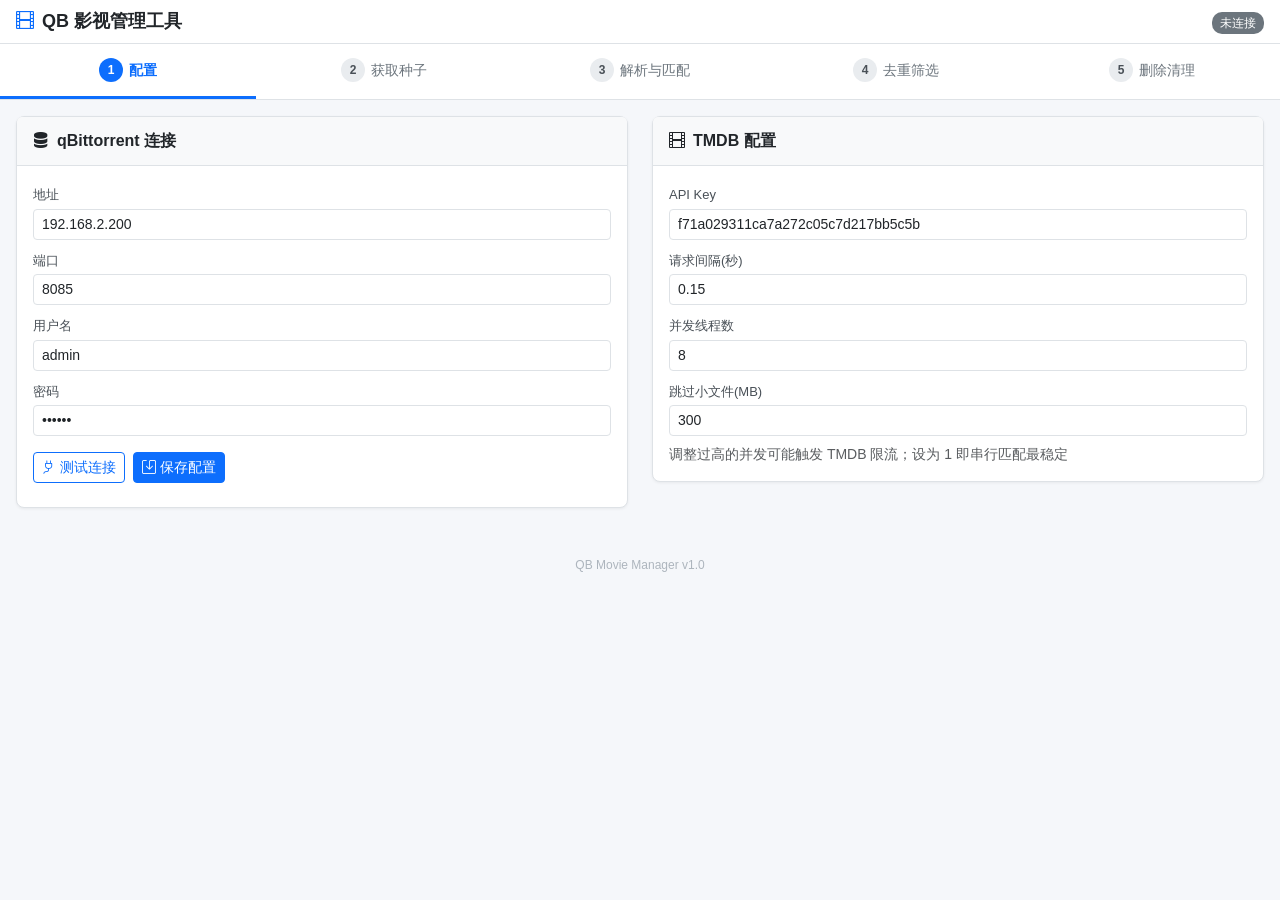
==== templates/index.html @ d950f619 "feat: initial commit - QB Movie Manager v1.0 Bulk-parse qBittorrent seed names with guessit + TMDB A" ====
<!DOCTYPE html>
<html lang="zh-CN">
<head>
  <meta charset="UTF-8">
  <meta name="viewport" content="width=device-width, initial-scale=1">
  <title>QB 影视管理工具</title>
  <link href="https://cdn.jsdelivr.net/npm/bootstrap@5.3.2/dist/css/bootstrap.min.css" rel="stylesheet">
  <link href="https://cdn.jsdelivr.net/npm/bootstrap-icons@1.11.3/font/bootstrap-icons.css" rel="stylesheet">
  <style>
    body { background: #f5f7fa; font-family: -apple-system, "Segoe UI", "PingFang SC", "Microsoft YaHei", sans-serif; }
    .top-bar { background: #fff; border-bottom: 1px solid #dee2e6; padding: 8px 16px; }
    .top-bar .brand { font-weight: 700; font-size: 18px; color: #212529; }
    .step-nav { background: #fff; border-bottom: 1px solid #dee2e6; padding: 0; display: flex; }
    .step-nav .step { flex: 1; text-align: center; padding: 14px 8px; cursor: pointer; font-size: 14px; color: #6c757d; border-bottom: 3px solid transparent; transition: all .2s; user-select: none; }
    .step-nav .step:hover { background: #f8f9fa; }
    .step-nav .step.active { color: #0d6efd; border-bottom-color: #0d6efd; font-weight: 600; }
    .step-nav .step .step-num { display: inline-block; width: 24px; height: 24px; line-height: 24px; border-radius: 50%; background: #e9ecef; text-align: center; font-weight: 700; font-size: 12px; margin-right: 6px; color: #495057; }
    .step-nav .step.active .step-num { background: #0d6efd; color: #fff; }
    .step-nav .step .step-label { vertical-align: middle; }
    .tab-pane { display: none; }
    .tab-pane.active { display: block; }
    .card { background: #fff; border: 1px solid #dee2e6; border-radius: 8px; box-shadow: 0 1px 3px rgba(0,0,0,.06); margin-bottom: 16px; }
    .card-header { background: #f8f9fa; border-bottom: 1px solid #dee2e6; font-weight: 600; padding: 12px 16px; }
    .card-body { padding: 16px; }
    .table { font-size: 13px; margin-bottom: 0; }
    .table th { background: #f8f9fa; border-bottom: 2px solid #dee2e6; position: sticky; top: 0; z-index: 1; font-weight: 600; white-space: nowrap; }
    .table td { vertical-align: middle; }
    .status-badge { display: inline-block; padding: 2px 8px; border-radius: 10px; font-size: 12px; font-weight: 500; }
    .config-grid { display: grid; grid-template-columns: 1fr 1fr; gap: 12px; }
    @media (max-width: 768px) { .config-grid { grid-template-columns: 1fr; } }
    .progress { height: 24px; border-radius: 12px; background: #e9ecef; }
    .progress-bar { background: #0d6efd; border-radius: 12px; font-size: 12px; line-height: 24px; }
    .log-box { background: #f8f9fa; border: 1px solid #dee2e6; border-radius: 6px; padding: 12px; font-family: "JetBrains Mono", "Fira Code", monospace; font-size: 12px; max-height: 200px; overflow-y: auto; white-space: pre-wrap; }
    .table-wrapper { max-height: 550px; overflow-y: auto; border: 1px solid #dee2e6; border-radius: 6px; }
    .table-wrapper table { margin-bottom: 0; }
    .edit-input { border: 1px solid #86b7fe; font-size: 12px; padding: 2px 6px; }
    .priority-tag { display: inline-flex; align-items: center; gap: 6px; padding: 6px 12px; border: 1px solid #dee2e6; border-radius: 6px; cursor: pointer; background: #fff; font-size: 13px; transition: all .15s; user-select: none; }
    .priority-tag.active { border-color: #0d6efd; background: #f0f6ff; }
    .priority-tag:hover { border-color: #86b7fe; }
    .form-label { font-weight: 500; font-size: 13px; margin-bottom: 4px; color: #495057; }
    .badge-mat { font-weight: 500; }
    .num-count { font-size: 24px; font-weight: 700; color: #0d6efd; }
    .btn { font-weight: 500; }
    .footer { text-align: center; padding: 16px; color: #adb5bd; font-size: 12px; }
    .cell-text { white-space: normal; word-break: break-word; }
  </style>
</head>
<body>

<div class="top-bar d-flex align-items-center justify-content-between">
  <div class="brand"><i class="bi bi-film text-primary me-2"></i>QB 影视管理工具</div>
  <div>
    <span id="connectionStatus" class="status-badge bg-secondary text-white">未连接</span>
  </div>
</div>

<div class="step-nav" id="stepNav">
  <div class="step active" data-tab="config"><span class="step-num">1</span><span class="step-label">配置</span></div>
  <div class="step" data-tab="fetch"><span class="step-num">2</span><span class="step-label">获取种子</span></div>
  <div class="step" data-tab="parse"><span class="step-num">3</span><span class="step-label">解析与匹配</span></div>
  <div class="step" data-tab="duplicates"><span class="step-num">4</span><span class="step-label">去重筛选</span></div>
  <div class="step" data-tab="delete"><span class="step-num">5</span><span class="step-label">删除清理</span></div>
</div>

<div class="container-fluid px-3 py-3">

  <!-- Step 1: Config -->
  <div id="tab-config" class="tab-pane active">
    <div class="row">
      <div class="col-md-6">
        <div class="card">
          <div class="card-header"><i class="bi bi-server me-2"></i>qBittorrent 连接</div>
          <div class="card-body">
            <div class="mb-2"><label class="form-label">地址</label><input id="cfg-qb-host" class="form-control form-control-sm" value="192.168.2.200"></div>
            <div class="mb-2"><label class="form-label">端口</label><input id="cfg-qb-port" class="form-control form-control-sm" value="8085"></div>
            <div class="mb-2"><label class="form-label">用户名</label><input id="cfg-qb-user" class="form-control form-control-sm" value="admin"></div>
            <div class="mb-2"><label class="form-label">密码</label><input id="cfg-qb-pass" type="password" class="form-control form-control-sm" value="zz0770"></div>
            <div class="d-flex gap-2 mt-3">
              <button class="btn btn-outline-primary btn-sm" onclick="testConnection()"><i class="bi bi-plug me-1"></i>测试连接</button>
              <button class="btn btn-primary btn-sm" onclick="saveConfig()"><i class="bi bi-save me-1"></i>保存配置</button>
            </div>
            <div id="testResult" class="mt-2 small"></div>
          </div>
        </div>
      </div>
      <div class="col-md-6">
        <div class="card">
          <div class="card-header"><i class="bi bi-film me-2"></i>TMDB 配置</div>
          <div class="card-body">
            <div class="mb-2"><label class="form-label">API Key</label><input id="cfg-tmdb-key" class="form-control form-control-sm" value="f71a029311ca7a272c05c7d217bb5c5b"></div>
            <div class="mb-2"><label class="form-label">请求间隔(秒)</label><input id="cfg-tmdb-rate" class="form-control form-control-sm" value="0.15"></div>
            <div class="mb-2"><label class="form-label">并发线程数</label><input id="cfg-tmdb-workers" class="form-control form-control-sm" value="8"></div>
            <div class="mb-2"><label class="form-label">跳过小文件(MB)</label><input id="cfg-min-size" class="form-control form-control-sm" value="300" title="解析时跳过小于此体积的视频文件（如 Sample 片段）"></div>
            <div class="small text-muted mt-2">调整过高的并发可能触发 TMDB 限流；设为 1 即串行匹配最稳定</div>
          </div>
        </div>
      </div>
    </div>
  </div>

  <!-- Step 2: Fetch -->
  <div id="tab-fetch" class="tab-pane">
    <div class="card">
      <div class="card-header d-flex justify-content-between align-items-center">
        <span><i class="bi bi-cloud-download me-2"></i>获取种子</span>
        <span id="torrentCount" class="small text-muted"></span>
      </div>
      <div class="card-body">
        <div class="mb-3">
          <label class="form-label">选择分类</label>
          <div id="categoryCheckboxes" class="d-flex flex-wrap gap-2">
            <span class="text-muted small">请先测试连接</span>
          </div>
        </div>
        <button class="btn btn-primary mb-3" onclick="fetchTorrents()"><i class="bi bi-arrow-down-circle me-1"></i>获取种子列表</button>
        <div class="table-wrapper">
          <table class="table table-sm table-hover">
            <thead><tr><th>种子名称</th><th>分类</th><th>大小</th><th>分享率</th><th>状态</th></tr></thead>
            <tbody id="torrentTbody"></tbody>
          </table>
        </div>
      </div>
    </div>
  </div>

  <!-- Step 3: Parse & Match -->
  <div id="tab-parse" class="tab-pane">
    <div class="row">
      <div class="col-12 mb-2">
        <div class="d-flex align-items-center gap-2 flex-wrap">
          <button class="btn btn-primary" onclick="runParse()"><i class="bi bi-diagram-3 me-1"></i>步骤1: 解析文件</button>
          <div class="small text-muted ms-2" id="entryCount"></div>
        </div>
      </div>
      <div class="col-12">
        <div class="card">
          <div class="card-header d-flex justify-content-between align-items-center">
            <span><i class="bi bi-table me-2"></i>解析结果</span>
            <div class="d-flex gap-2">
              <span id="matchStatus" class="small"></span>
              <button class="btn btn-sm btn-outline-secondary" onclick="editAllToggle()" id="editToggleBtn"><i class="bi bi-pencil me-1"></i>编辑</button>
              <button class="btn btn-sm btn-outline-success" onclick="saveEdited()"><i class="bi bi-check me-1"></i>保存修改</button>
            </div>
          </div>
          <div class="card-body">
            <div class="d-flex align-items-center gap-2 mb-2 flex-wrap">
              <button class="btn btn-success btn-sm" onclick="runMatch()" id="matchBtn"><i class="bi bi-search me-1"></i>步骤2: TMDB 匹配</button>
            </div>
            <div id="matchProgress" style="display:none" class="mb-2">
              <div class="progress"><div id="matchBar" class="progress-bar" style="width:0%">0%</div></div>
            </div>
            <div class="table-wrapper">
              <table class="table table-sm table-hover">
                <thead><tr><th>种子名</th><th style="width:130px">标题</th><th style="width:60px">年份</th><th>分辨率</th><th>来源</th><th>编码</th><th>HDR</th><th>DV</th><th>音频</th><th style="width:120px">TMDB 片名</th><th style="width:70px">TMDB ID</th></tr></thead>
                <tbody id="entryTbody"></tbody>
              </table>
            </div>
          </div>
        </div>
      </div>
    </div>
  </div>

  <!-- Step 4: Duplicates -->
  <div id="tab-duplicates" class="tab-pane">
    <div class="card">
      <div class="card-header d-flex justify-content-between align-items-center">
        <span><i class="bi bi-funnel me-2"></i>重复资源</span>
        <span id="duplicateStats"></span>
      </div>
      <div class="card-body">
        <div class="mb-3">
          <label class="form-label fw-bold">优先级规则（点击切换开关）</label>
          <div class="d-flex flex-wrap gap-2">
            <span class="priority-tag active" data-rule="resolution" onclick="toggleRule(this)"><i class="bi bi-check-circle-fill text-primary"></i>4K优先</span>
            <span class="priority-tag active" data-rule="source" onclick="toggleRule(this)"><i class="bi bi-check-circle-fill text-primary"></i>BluRay优先</span>
            <span class="priority-tag active" data-rule="codec" onclick="toggleRule(this)"><i class="bi bi-check-circle-fill text-primary"></i>x265优先</span>
            <span class="priority-tag active" data-rule="hdr" onclick="toggleRule(this)"><i class="bi bi-check-circle-fill text-primary"></i>HDR优先</span>
            <span class="priority-tag active" data-rule="dovi" onclick="toggleRule(this)"><i class="bi bi-check-circle-fill text-primary"></i>杜比视界优先</span>
            <span class="priority-tag" data-rule="multi_audio" onclick="toggleRule(this)"><i class="bi bi-circle"></i>多音轨优先</span>
            <span class="priority-tag" data-rule="atmos" onclick="toggleRule(this)"><i class="bi bi-circle"></i>Atmos优先</span>
          </div>
        </div>
        <div class="d-flex align-items-center gap-2 mb-2">
          <button class="btn btn-primary btn-sm" onclick="computeDuplicates()"><i class="bi bi-calculator me-1"></i>计算重复</button>
          <div class="form-check ms-2">
            <input type="checkbox" id="toggleAll" class="form-check-input" onchange="toggleAllDelete(this)">
            <label class="form-check-label small" for="toggleAll">全选待删</label>
          </div>
          <span class="ms-auto small">待删除: <strong id="deleteCount" class="text-danger">0</strong></span>
        </div>
        <div class="table-wrapper">
          <table class="table table-sm table-hover">
            <thead><tr><th style="width:36px"><input type="checkbox" onchange="toggleAllDelete(this)"></th><th>电影</th><th>种子名</th><th>分辨率</th><th>来源</th><th>编码</th><th>HDR</th><th>音频</th><th>大小</th><th>评分</th><th>操作</th></tr></thead>
            <tbody id="duplicateTbody"></tbody>
          </table>
        </div>
      </div>
    </div>
  </div>

  <!-- Step 5: Delete -->
  <div id="tab-delete" class="tab-pane">
    <div class="card">
      <div class="card-header"><i class="bi bi-trash me-2"></i>确认删除</div>
      <div class="card-body text-center py-4">
        <div class="mb-3">
          <span class="num-count" id="deleteFinalCount">0</span>
          <span class="text-muted ms-2">个种子将被删除（含文件）</span>
        </div>
        <div class="d-flex justify-content-center gap-2">
          <button class="btn btn-danger btn-lg" onclick="deleteSelected()"><i class="bi bi-trash3 me-2"></i>确认删除</button>
          <button class="btn btn-outline-secondary btn-lg" onclick="switchTab('duplicates')"><i class="bi bi-arrow-left me-1"></i>返回检查</button>
        </div>
        <div id="deleteResult" class="mt-3"></div>
      </div>
    </div>
  </div>

</div>

<div class="footer">QB Movie Manager v1.0</div>

<script src="https://cdn.jsdelivr.net/npm/bootstrap@5.3.2/dist/js/bootstrap.bundle.min.js"></script>
<script src="/static/js/app.js"></script>
</body>
</html>
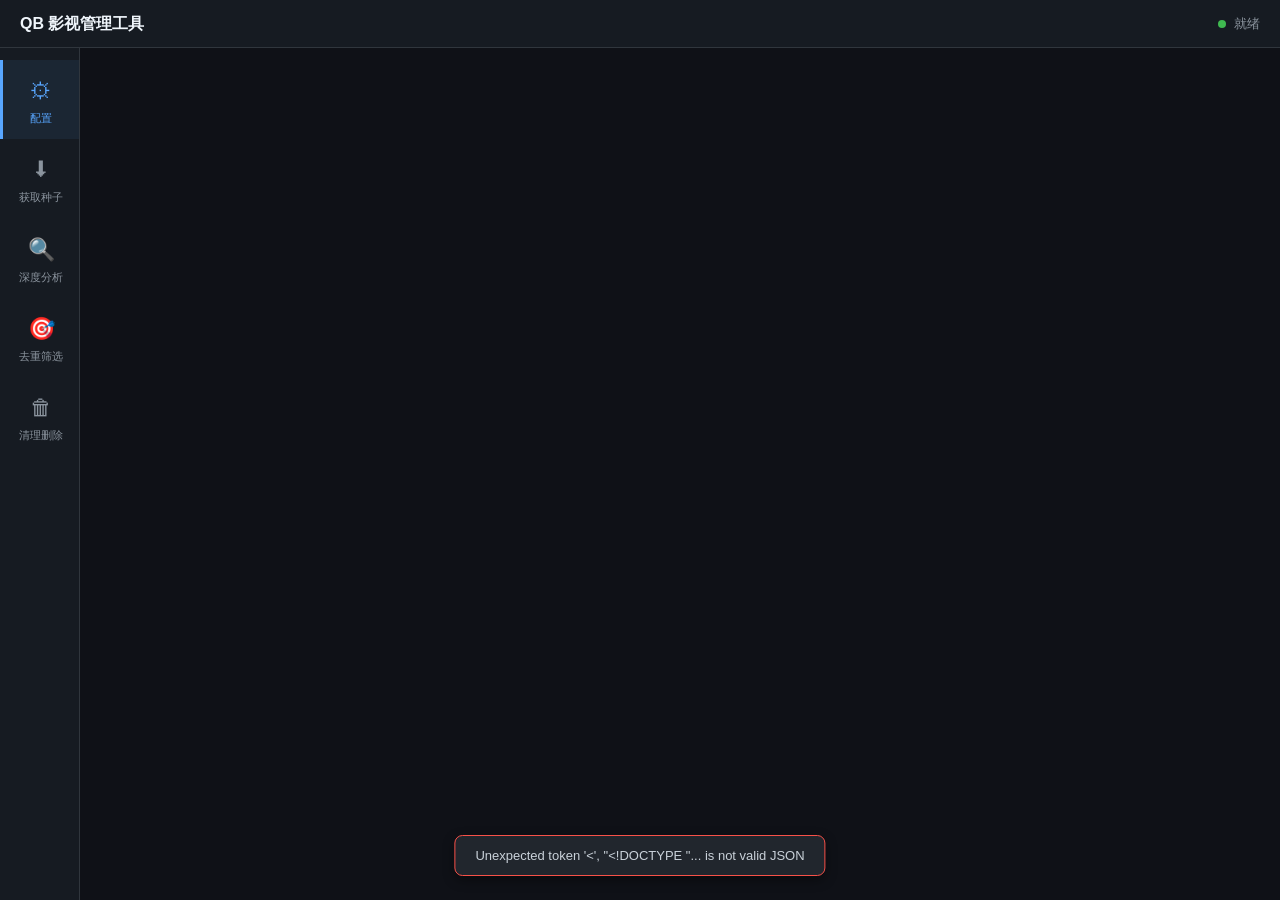
==== commit 79211b06: "feat: v2.0 full rewrite - new architecture - Sidebar nav: 配置 → 获取种子 → 深度分析 → 去重筛选 → 清理删除 - Scoring e" ====
--- a/templates/index.html
+++ b/templates/index.html
@@ -1,227 +1,51 @@
 <!DOCTYPE html>
 <html lang="zh-CN">
 <head>
-  <meta charset="UTF-8">
-  <meta name="viewport" content="width=device-width, initial-scale=1">
-  <title>QB 影视管理工具</title>
-  <link href="https://cdn.jsdelivr.net/npm/bootstrap@5.3.2/dist/css/bootstrap.min.css" rel="stylesheet">
-  <link href="https://cdn.jsdelivr.net/npm/bootstrap-icons@1.11.3/font/bootstrap-icons.css" rel="stylesheet">
-  <style>
-    body { background: #f5f7fa; font-family: -apple-system, "Segoe UI", "PingFang SC", "Microsoft YaHei", sans-serif; }
-    .top-bar { background: #fff; border-bottom: 1px solid #dee2e6; padding: 8px 16px; }
-    .top-bar .brand { font-weight: 700; font-size: 18px; color: #212529; }
-    .step-nav { background: #fff; border-bottom: 1px solid #dee2e6; padding: 0; display: flex; }
-    .step-nav .step { flex: 1; text-align: center; padding: 14px 8px; cursor: pointer; font-size: 14px; color: #6c757d; border-bottom: 3px solid transparent; transition: all .2s; user-select: none; }
-    .step-nav .step:hover { background: #f8f9fa; }
-    .step-nav .step.active { color: #0d6efd; border-bottom-color: #0d6efd; font-weight: 600; }
-    .step-nav .step .step-num { display: inline-block; width: 24px; height: 24px; line-height: 24px; border-radius: 50%; background: #e9ecef; text-align: center; font-weight: 700; font-size: 12px; margin-right: 6px; color: #495057; }
-    .step-nav .step.active .step-num { background: #0d6efd; color: #fff; }
-    .step-nav .step .step-label { vertical-align: middle; }
-    .tab-pane { display: none; }
-    .tab-pane.active { display: block; }
-    .card { background: #fff; border: 1px solid #dee2e6; border-radius: 8px; box-shadow: 0 1px 3px rgba(0,0,0,.06); margin-bottom: 16px; }
-    .card-header { background: #f8f9fa; border-bottom: 1px solid #dee2e6; font-weight: 600; padding: 12px 16px; }
-    .card-body { padding: 16px; }
-    .table { font-size: 13px; margin-bottom: 0; }
-    .table th { background: #f8f9fa; border-bottom: 2px solid #dee2e6; position: sticky; top: 0; z-index: 1; font-weight: 600; white-space: nowrap; }
-    .table td { vertical-align: middle; }
-    .status-badge { display: inline-block; padding: 2px 8px; border-radius: 10px; font-size: 12px; font-weight: 500; }
-    .config-grid { display: grid; grid-template-columns: 1fr 1fr; gap: 12px; }
-    @media (max-width: 768px) { .config-grid { grid-template-columns: 1fr; } }
-    .progress { height: 24px; border-radius: 12px; background: #e9ecef; }
-    .progress-bar { background: #0d6efd; border-radius: 12px; font-size: 12px; line-height: 24px; }
-    .log-box { background: #f8f9fa; border: 1px solid #dee2e6; border-radius: 6px; padding: 12px; font-family: "JetBrains Mono", "Fira Code", monospace; font-size: 12px; max-height: 200px; overflow-y: auto; white-space: pre-wrap; }
-    .table-wrapper { max-height: 550px; overflow-y: auto; border: 1px solid #dee2e6; border-radius: 6px; }
-    .table-wrapper table { margin-bottom: 0; }
-    .edit-input { border: 1px solid #86b7fe; font-size: 12px; padding: 2px 6px; }
-    .priority-tag { display: inline-flex; align-items: center; gap: 6px; padding: 6px 12px; border: 1px solid #dee2e6; border-radius: 6px; cursor: pointer; background: #fff; font-size: 13px; transition: all .15s; user-select: none; }
-    .priority-tag.active { border-color: #0d6efd; background: #f0f6ff; }
-    .priority-tag:hover { border-color: #86b7fe; }
-    .form-label { font-weight: 500; font-size: 13px; margin-bottom: 4px; color: #495057; }
-    .badge-mat { font-weight: 500; }
-    .num-count { font-size: 24px; font-weight: 700; color: #0d6efd; }
-    .btn { font-weight: 500; }
-    .footer { text-align: center; padding: 16px; color: #adb5bd; font-size: 12px; }
-    .cell-text { white-space: normal; word-break: break-word; }
-  </style>
+<meta charset="UTF-8">
+<meta name="viewport" content="width=device-width, initial-scale=1.0">
+<title>QB 影视管理工具</title>
+<link rel="stylesheet" href="/static/app.css">
 </head>
 <body>
+<div id="app">
+  <header class="topbar">
+    <div class="topbar-title">QB 影视管理工具</div>
+    <div class="topbar-status">
+      <span class="status-dot" id="statusDot"></span>
+      <span id="statusText">就绪</span>
+    </div>
+  </header>
 
-<div class="top-bar d-flex align-items-center justify-content-between">
-  <div class="brand"><i class="bi bi-film text-primary me-2"></i>QB 影视管理工具</div>
-  <div>
-    <span id="connectionStatus" class="status-badge bg-secondary text-white">未连接</span>
+  <div class="main">
+    <nav class="sidebar" id="sidebar">
+      <div class="step" data-step="0" onclick="switchStep(0)">
+        <div class="step-icon">&#x2699;</div>
+        <div class="step-label">配置</div>
+      </div>
+      <div class="step" data-step="1" onclick="switchStep(1)">
+        <div class="step-icon">&#x2B07;</div>
+        <div class="step-label">获取种子</div>
+      </div>
+      <div class="step" data-step="2" onclick="switchStep(2)">
+        <div class="step-icon">&#x1F50D;</div>
+        <div class="step-label">深度分析</div>
+      </div>
+      <div class="step" data-step="3" onclick="switchStep(3)">
+        <div class="step-icon">&#x1F3AF;</div>
+        <div class="step-label">去重筛选</div>
+      </div>
+      <div class="step" data-step="4" onclick="switchStep(4)">
+        <div class="step-icon">&#x1F5D1;</div>
+        <div class="step-label">清理删除</div>
+      </div>
+    </nav>
+
+    <div class="content" id="content"></div>
   </div>
 </div>
 
-<div class="step-nav" id="stepNav">
-  <div class="step active" data-tab="config"><span class="step-num">1</span><span class="step-label">配置</span></div>
-  <div class="step" data-tab="fetch"><span class="step-num">2</span><span class="step-label">获取种子</span></div>
-  <div class="step" data-tab="parse"><span class="step-num">3</span><span class="step-label">解析与匹配</span></div>
-  <div class="step" data-tab="duplicates"><span class="step-num">4</span><span class="step-label">去重筛选</span></div>
-  <div class="step" data-tab="delete"><span class="step-num">5</span><span class="step-label">删除清理</span></div>
-</div>
+<div id="toast" class="toast hidden"></div>
 
-<div class="container-fluid px-3 py-3">
-
-  <!-- Step 1: Config -->
-  <div id="tab-config" class="tab-pane active">
-    <div class="row">
-      <div class="col-md-6">
-        <div class="card">
-          <div class="card-header"><i class="bi bi-server me-2"></i>qBittorrent 连接</div>
-          <div class="card-body">
-            <div class="mb-2"><label class="form-label">地址</label><input id="cfg-qb-host" class="form-control form-control-sm" value="192.168.2.200"></div>
-            <div class="mb-2"><label class="form-label">端口</label><input id="cfg-qb-port" class="form-control form-control-sm" value="8085"></div>
-            <div class="mb-2"><label class="form-label">用户名</label><input id="cfg-qb-user" class="form-control form-control-sm" value="admin"></div>
-            <div class="mb-2"><label class="form-label">密码</label><input id="cfg-qb-pass" type="password" class="form-control form-control-sm" value="zz0770"></div>
-            <div class="d-flex gap-2 mt-3">
-              <button class="btn btn-outline-primary btn-sm" onclick="testConnection()"><i class="bi bi-plug me-1"></i>测试连接</button>
-              <button class="btn btn-primary btn-sm" onclick="saveConfig()"><i class="bi bi-save me-1"></i>保存配置</button>
-            </div>
-            <div id="testResult" class="mt-2 small"></div>
-          </div>
-        </div>
-      </div>
-      <div class="col-md-6">
-        <div class="card">
-          <div class="card-header"><i class="bi bi-film me-2"></i>TMDB 配置</div>
-          <div class="card-body">
-            <div class="mb-2"><label class="form-label">API Key</label><input id="cfg-tmdb-key" class="form-control form-control-sm" value="f71a029311ca7a272c05c7d217bb5c5b"></div>
-            <div class="mb-2"><label class="form-label">请求间隔(秒)</label><input id="cfg-tmdb-rate" class="form-control form-control-sm" value="0.15"></div>
-            <div class="mb-2"><label class="form-label">并发线程数</label><input id="cfg-tmdb-workers" class="form-control form-control-sm" value="8"></div>
-            <div class="mb-2"><label class="form-label">跳过小文件(MB)</label><input id="cfg-min-size" class="form-control form-control-sm" value="300" title="解析时跳过小于此体积的视频文件（如 Sample 片段）"></div>
-            <div class="small text-muted mt-2">调整过高的并发可能触发 TMDB 限流；设为 1 即串行匹配最稳定</div>
-          </div>
-        </div>
-      </div>
-    </div>
-  </div>
-
-  <!-- Step 2: Fetch -->
-  <div id="tab-fetch" class="tab-pane">
-    <div class="card">
-      <div class="card-header d-flex justify-content-between align-items-center">
-        <span><i class="bi bi-cloud-download me-2"></i>获取种子</span>
-        <span id="torrentCount" class="small text-muted"></span>
-      </div>
-      <div class="card-body">
-        <div class="mb-3">
-          <label class="form-label">选择分类</label>
-          <div id="categoryCheckboxes" class="d-flex flex-wrap gap-2">
-            <span class="text-muted small">请先测试连接</span>
-          </div>
-        </div>
-        <button class="btn btn-primary mb-3" onclick="fetchTorrents()"><i class="bi bi-arrow-down-circle me-1"></i>获取种子列表</button>
-        <div class="table-wrapper">
-          <table class="table table-sm table-hover">
-            <thead><tr><th>种子名称</th><th>分类</th><th>大小</th><th>分享率</th><th>状态</th></tr></thead>
-            <tbody id="torrentTbody"></tbody>
-          </table>
-        </div>
-      </div>
-    </div>
-  </div>
-
-  <!-- Step 3: Parse & Match -->
-  <div id="tab-parse" class="tab-pane">
-    <div class="row">
-      <div class="col-12 mb-2">
-        <div class="d-flex align-items-center gap-2 flex-wrap">
-          <button class="btn btn-primary" onclick="runParse()"><i class="bi bi-diagram-3 me-1"></i>步骤1: 解析文件</button>
-          <div class="small text-muted ms-2" id="entryCount"></div>
-        </div>
-      </div>
-      <div class="col-12">
-        <div class="card">
-          <div class="card-header d-flex justify-content-between align-items-center">
-            <span><i class="bi bi-table me-2"></i>解析结果</span>
-            <div class="d-flex gap-2">
-              <span id="matchStatus" class="small"></span>
-              <button class="btn btn-sm btn-outline-secondary" onclick="editAllToggle()" id="editToggleBtn"><i class="bi bi-pencil me-1"></i>编辑</button>
-              <button class="btn btn-sm btn-outline-success" onclick="saveEdited()"><i class="bi bi-check me-1"></i>保存修改</button>
-            </div>
-          </div>
-          <div class="card-body">
-            <div class="d-flex align-items-center gap-2 mb-2 flex-wrap">
-              <button class="btn btn-success btn-sm" onclick="runMatch()" id="matchBtn"><i class="bi bi-search me-1"></i>步骤2: TMDB 匹配</button>
-            </div>
-            <div id="matchProgress" style="display:none" class="mb-2">
-              <div class="progress"><div id="matchBar" class="progress-bar" style="width:0%">0%</div></div>
-            </div>
-            <div class="table-wrapper">
-              <table class="table table-sm table-hover">
-                <thead><tr><th>种子名</th><th style="width:130px">标题</th><th style="width:60px">年份</th><th>分辨率</th><th>来源</th><th>编码</th><th>HDR</th><th>DV</th><th>音频</th><th style="width:120px">TMDB 片名</th><th style="width:70px">TMDB ID</th></tr></thead>
-                <tbody id="entryTbody"></tbody>
-              </table>
-            </div>
-          </div>
-        </div>
-      </div>
-    </div>
-  </div>
-
-  <!-- Step 4: Duplicates -->
-  <div id="tab-duplicates" class="tab-pane">
-    <div class="card">
-      <div class="card-header d-flex justify-content-between align-items-center">
-        <span><i class="bi bi-funnel me-2"></i>重复资源</span>
-        <span id="duplicateStats"></span>
-      </div>
-      <div class="card-body">
-        <div class="mb-3">
-          <label class="form-label fw-bold">优先级规则（点击切换开关）</label>
-          <div class="d-flex flex-wrap gap-2">
-            <span class="priority-tag active" data-rule="resolution" onclick="toggleRule(this)"><i class="bi bi-check-circle-fill text-primary"></i>4K优先</span>
-            <span class="priority-tag active" data-rule="source" onclick="toggleRule(this)"><i class="bi bi-check-circle-fill text-primary"></i>BluRay优先</span>
-            <span class="priority-tag active" data-rule="codec" onclick="toggleRule(this)"><i class="bi bi-check-circle-fill text-primary"></i>x265优先</span>
-            <span class="priority-tag active" data-rule="hdr" onclick="toggleRule(this)"><i class="bi bi-check-circle-fill text-primary"></i>HDR优先</span>
-            <span class="priority-tag active" data-rule="dovi" onclick="toggleRule(this)"><i class="bi bi-check-circle-fill text-primary"></i>杜比视界优先</span>
-            <span class="priority-tag" data-rule="multi_audio" onclick="toggleRule(this)"><i class="bi bi-circle"></i>多音轨优先</span>
-            <span class="priority-tag" data-rule="atmos" onclick="toggleRule(this)"><i class="bi bi-circle"></i>Atmos优先</span>
-          </div>
-        </div>
-        <div class="d-flex align-items-center gap-2 mb-2">
-          <button class="btn btn-primary btn-sm" onclick="computeDuplicates()"><i class="bi bi-calculator me-1"></i>计算重复</button>
-          <div class="form-check ms-2">
-            <input type="checkbox" id="toggleAll" class="form-check-input" onchange="toggleAllDelete(this)">
-            <label class="form-check-label small" for="toggleAll">全选待删</label>
-          </div>
-          <span class="ms-auto small">待删除: <strong id="deleteCount" class="text-danger">0</strong></span>
-        </div>
-        <div class="table-wrapper">
-          <table class="table table-sm table-hover">
-            <thead><tr><th style="width:36px"><input type="checkbox" onchange="toggleAllDelete(this)"></th><th>电影</th><th>种子名</th><th>分辨率</th><th>来源</th><th>编码</th><th>HDR</th><th>音频</th><th>大小</th><th>评分</th><th>操作</th></tr></thead>
-            <tbody id="duplicateTbody"></tbody>
-          </table>
-        </div>
-      </div>
-    </div>
-  </div>
-
-  <!-- Step 5: Delete -->
-  <div id="tab-delete" class="tab-pane">
-    <div class="card">
-      <div class="card-header"><i class="bi bi-trash me-2"></i>确认删除</div>
-      <div class="card-body text-center py-4">
-        <div class="mb-3">
-          <span class="num-count" id="deleteFinalCount">0</span>
-          <span class="text-muted ms-2">个种子将被删除（含文件）</span>
-        </div>
-        <div class="d-flex justify-content-center gap-2">
-          <button class="btn btn-danger btn-lg" onclick="deleteSelected()"><i class="bi bi-trash3 me-2"></i>确认删除</button>
-          <button class="btn btn-outline-secondary btn-lg" onclick="switchTab('duplicates')"><i class="bi bi-arrow-left me-1"></i>返回检查</button>
-        </div>
-        <div id="deleteResult" class="mt-3"></div>
-      </div>
-    </div>
-  </div>
-
-</div>
-
-<div class="footer">QB Movie Manager v1.0</div>
-
-<script src="https://cdn.jsdelivr.net/npm/bootstrap@5.3.2/dist/js/bootstrap.bundle.min.js"></script>
-<script src="/static/js/app.js"></script>
+<script src="/static/app.js"></script>
 </body>
 </html>
--- a/static/app.css
+++ b/static/app.css
@@ -0,0 +1,179 @@
+/* ─── Reset & Base ──────────────────────────────────────────── */
+*, *::before, *::after { box-sizing: border-box; margin: 0; padding: 0; }
+html, body { height: 100%; }
+body {
+  font-family: -apple-system, BlinkMacSystemFont, "Segoe UI", "PingFang SC", "Hiragino Sans GB", "Microsoft YaHei", sans-serif;
+  background: #0f1117; color: #e1e4e8; font-size: 14px; line-height: 1.5;
+  overflow: hidden;
+}
+#app { display: flex; flex-direction: column; height: 100vh; }
+
+/* ─── Topbar ───────────────────────────────────────────────── */
+.topbar {
+  display: flex; align-items: center; justify-content: space-between;
+  height: 48px; padding: 0 20px;
+  background: #161b22; border-bottom: 1px solid #30363d;
+  flex-shrink: 0;
+}
+.topbar-title { font-size: 16px; font-weight: 600; color: #f0f6fc; }
+.topbar-status { display: flex; align-items: center; gap: 8px; font-size: 13px; color: #8b949e; }
+.status-dot { width: 8px; height: 8px; border-radius: 50%; background: #3fb950; display: inline-block; }
+.status-dot.busy { background: #d29922; animation: pulse 1.2s infinite; }
+.status-dot.error { background: #f85149; }
+@keyframes pulse { 0%, 100% { opacity: 1; } 50% { opacity: 0.4; } }
+
+/* ─── Main Layout ──────────────────────────────────────────── */
+.main { display: flex; flex: 1; overflow: hidden; }
+
+/* ─── Sidebar ──────────────────────────────────────────────── */
+.sidebar {
+  width: 80px; flex-shrink: 0;
+  background: #161b22; border-right: 1px solid #30363d;
+  display: flex; flex-direction: column; padding: 12px 0;
+}
+.step {
+  display: flex; flex-direction: column; align-items: center;
+  padding: 14px 4px; cursor: pointer; gap: 4px;
+  color: #8b949e; transition: all 0.2s; border-left: 3px solid transparent;
+  user-select: none;
+}
+.step:hover { color: #c9d1d9; background: rgba(255,255,255,0.04); }
+.step.active { color: #58a6ff; background: rgba(88,166,255,0.08); border-left-color: #58a6ff; }
+.step.done { color: #3fb950; }
+.step-icon { font-size: 22px; }
+.step-label { font-size: 11px; text-align: center; line-height: 1.3; }
+
+/* ─── Content ──────────────────────────────────────────────── */
+.content {
+  flex: 1; overflow-y: auto; padding: 24px 32px;
+}
+.content h2 { font-size: 20px; font-weight: 600; margin-bottom: 4px; color: #f0f6fc; }
+.content .desc { color: #8b949e; font-size: 13px; margin-bottom: 20px; }
+
+/* ─── Card ─────────────────────────────────────────────────── */
+.card {
+  background: #161b22; border: 1px solid #30363d; border-radius: 8px;
+  padding: 20px; margin-bottom: 16px;
+}
+.card-title { font-size: 14px; font-weight: 600; margin-bottom: 12px; color: #f0f6fc; }
+
+/* ─── Form ─────────────────────────────────────────────────── */
+.form-row { display: flex; gap: 12px; margin-bottom: 12px; flex-wrap: wrap; }
+.form-group { display: flex; flex-direction: column; flex: 1; min-width: 160px; }
+.form-group label { font-size: 12px; color: #8b949e; margin-bottom: 4px; }
+.form-group input, .form-group select {
+  padding: 8px 10px; border: 1px solid #30363d; border-radius: 6px;
+  background: #0d1117; color: #e1e4e8; font-size: 13px; outline: none;
+  transition: border-color 0.2s;
+}
+.form-group input:focus { border-color: #58a6ff; }
+.form-group .hint { font-size: 11px; color: #6e7681; margin-top: 2px; }
+
+/* ─── Buttons ──────────────────────────────────────────────── */
+.btn {
+  display: inline-flex; align-items: center; gap: 6px;
+  padding: 8px 16px; border: 1px solid #30363d; border-radius: 6px;
+  background: #21262d; color: #c9d1d9; font-size: 13px; cursor: pointer;
+  transition: all 0.2s; white-space: nowrap;
+}
+.btn:hover { background: #30363d; }
+.btn-primary { background: #1f6feb; border-color: #1f6feb; color: #fff; }
+.btn-primary:hover { background: #388bfd; }
+.btn-danger { background: #da3633; border-color: #da3633; color: #fff; }
+.btn-danger:hover { background: #f85149; }
+.btn-sm { padding: 4px 10px; font-size: 12px; }
+.btn:disabled { opacity: 0.5; cursor: not-allowed; }
+.btn-row { display: flex; gap: 8px; margin-top: 16px; align-items: center; }
+
+/* ─── Tables ───────────────────────────────────────────────── */
+table { width: 100%; border-collapse: collapse; }
+th, td { text-align: left; padding: 8px 12px; border-bottom: 1px solid #21262d; font-size: 13px; }
+th { color: #8b949e; font-weight: 500; position: sticky; top: 0; background: #161b22; }
+td { color: #c9d1d9; }
+tr:hover td { background: rgba(255,255,255,0.02); }
+
+/* ─── Progress ─────────────────────────────────────────────── */
+.progress-bar {
+  width: 100%; height: 6px; background: #21262d; border-radius: 3px; overflow: hidden; margin: 12px 0;
+}
+.progress-bar .fill {
+  height: 100%; background: #58a6ff; border-radius: 3px; transition: width 0.3s;
+}
+.progress-text { font-size: 13px; color: #8b949e; }
+
+/* ─── Duplicate Group ──────────────────────────────────────── */
+.dup-group {
+  border: 1px solid #30363d; border-radius: 8px; margin-bottom: 12px; overflow: hidden;
+}
+.dup-header {
+  display: flex; align-items: center; justify-content: space-between;
+  padding: 10px 16px; background: #161b22; border-bottom: 1px solid #30363d;
+  font-size: 14px; font-weight: 600; color: #f0f6fc;
+}
+.dup-header .badge { font-size: 11px; font-weight: 400; color: #8b949e; }
+.dup-item {
+  display: flex; align-items: center; padding: 10px 16px;
+  border-bottom: 1px solid #21262d; gap: 12px;
+}
+.dup-item:last-child { border-bottom: none; }
+.dup-item.keep { background: rgba(63,185,80,0.06); }
+.dup-item.delete { background: rgba(248,81,73,0.04); }
+.dup-badge {
+  font-size: 11px; padding: 2px 8px; border-radius: 10px; font-weight: 500;
+  flex-shrink: 0;
+}
+.dup-badge.keep { background: rgba(63,185,80,0.15); color: #3fb950; }
+.dup-badge.delete { background: rgba(248,81,73,0.15); color: #f85149; }
+.dup-info { flex: 1; min-width: 0; }
+.dup-info .name { font-size: 13px; color: #c9d1d9; white-space: nowrap; overflow: hidden; text-overflow: ellipsis; }
+.dup-info .meta { font-size: 11px; color: #6e7681; margin-top: 2px; }
+.dup-switch { cursor: pointer; color: #58a6ff; font-size: 12px; flex-shrink: 0; }
+.dup-switch:hover { text-decoration: underline; }
+
+/* ─── Stats ────────────────────────────────────────────────── */
+.stats-row { display: flex; gap: 16px; margin-bottom: 20px; flex-wrap: wrap; }
+.stat-card {
+  flex: 1; min-width: 120px; padding: 16px; border-radius: 8px;
+  background: #161b22; border: 1px solid #30363d; text-align: center;
+}
+.stat-card .num { font-size: 28px; font-weight: 700; color: #f0f6fc; }
+.stat-card .label { font-size: 12px; color: #8b949e; margin-top: 4px; }
+
+/* ─── Tags ─────────────────────────────────────────────────── */
+.tag {
+  display: inline-block; padding: 1px 6px; border-radius: 4px;
+  font-size: 11px; font-weight: 500; margin: 1px 2px;
+}
+.tag-gold { background: rgba(210,153,34,0.15); color: #d29922; }
+.tag-green { background: rgba(63,185,80,0.15); color: #3fb950; }
+.tag-blue { background: rgba(88,166,255,0.15); color: #58a6ff; }
+.tag-red { background: rgba(248,81,73,0.15); color: #f85149; }
+.tag-gray { background: rgba(139,148,158,0.15); color: #8b949e; }
+
+/* ─── Toast ────────────────────────────────────────────────── */
+.toast {
+  position: fixed; bottom: 24px; left: 50%; transform: translateX(-50%);
+  padding: 10px 20px; border-radius: 8px; background: #21262d; color: #c9d1d9;
+  border: 1px solid #30363d; font-size: 13px; z-index: 9999;
+  transition: opacity 0.3s; box-shadow: 0 4px 12px rgba(0,0,0,0.4);
+}
+.toast.hidden { opacity: 0; pointer-events: none; }
+.toast.success { border-color: #3fb950; }
+.toast.error { border-color: #f85149; }
+
+/* ─── Checkbox ─────────────────────────────────────────────── */
+input[type="checkbox"] { accent-color: #58a6ff; width: 16px; height: 16px; cursor: pointer; }
+
+/* ─── Scrollbar ────────────────────────────────────────────── */
+.content::-webkit-scrollbar { width: 8px; }
+.content::-webkit-scrollbar-track { background: transparent; }
+.content::-webkit-scrollbar-thumb { background: #30363d; border-radius: 4px; }
+.content::-webkit-scrollbar-thumb:hover { background: #484f58; }
+
+/* ─── Responsive ───────────────────────────────────────────── */
+@media (max-width: 640px) {
+  .sidebar { width: 60px; }
+  .step-label { display: none; }
+  .content { padding: 16px; }
+  .form-row { flex-direction: column; }
+}
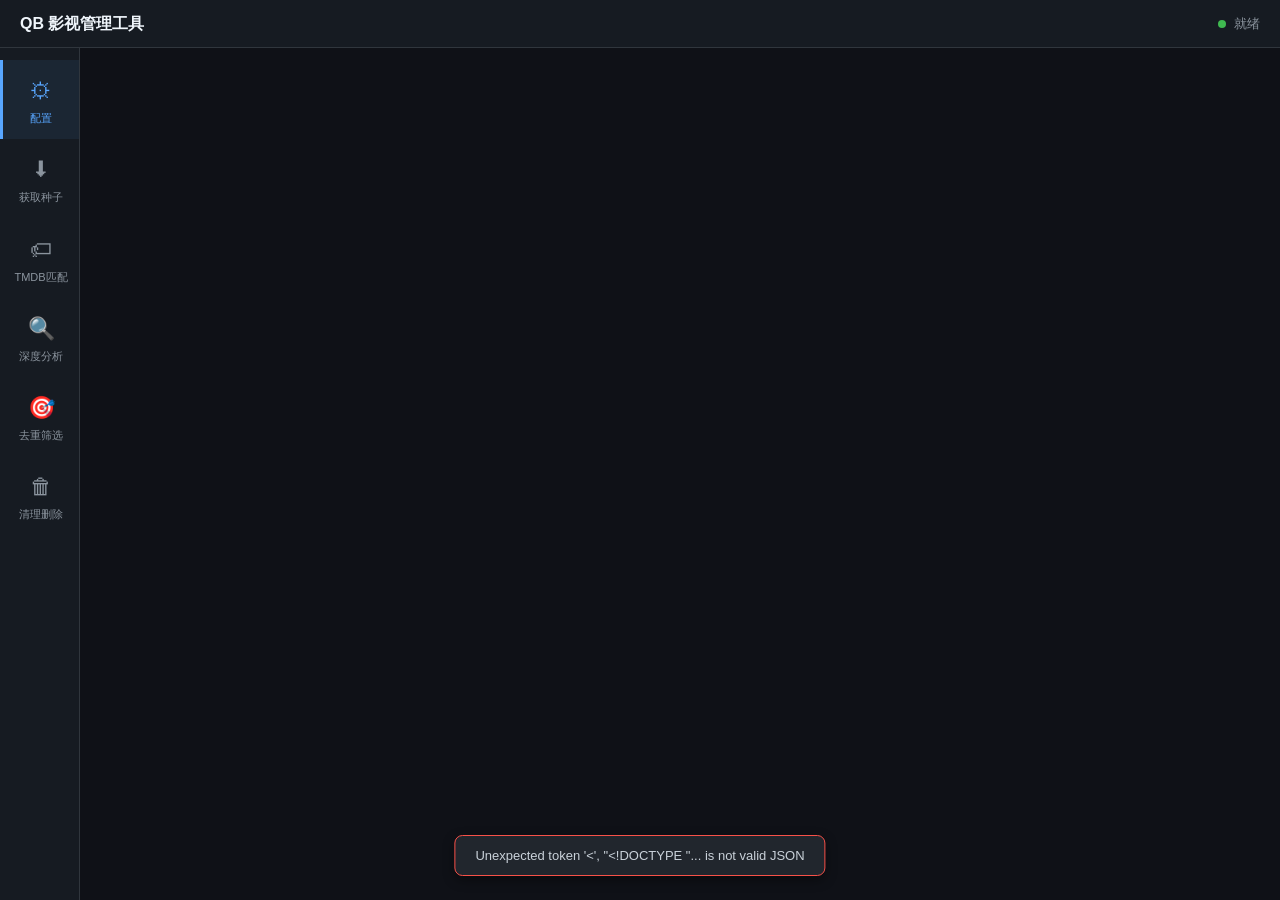
==== commit c851fcf0: "fix: TMDB matching, dedup engine, frontend workflow - Fix parser: use guess_title not 'title' (key d" ====
--- a/templates/index.html
+++ b/templates/index.html
@@ -15,37 +15,19 @@
       <span id="statusText">就绪</span>
     </div>
   </header>
-
   <div class="main">
     <nav class="sidebar" id="sidebar">
-      <div class="step" data-step="0" onclick="switchStep(0)">
-        <div class="step-icon">&#x2699;</div>
-        <div class="step-label">配置</div>
-      </div>
-      <div class="step" data-step="1" onclick="switchStep(1)">
-        <div class="step-icon">&#x2B07;</div>
-        <div class="step-label">获取种子</div>
-      </div>
-      <div class="step" data-step="2" onclick="switchStep(2)">
-        <div class="step-icon">&#x1F50D;</div>
-        <div class="step-label">深度分析</div>
-      </div>
-      <div class="step" data-step="3" onclick="switchStep(3)">
-        <div class="step-icon">&#x1F3AF;</div>
-        <div class="step-label">去重筛选</div>
-      </div>
-      <div class="step" data-step="4" onclick="switchStep(4)">
-        <div class="step-icon">&#x1F5D1;</div>
-        <div class="step-label">清理删除</div>
-      </div>
+      <div class="step" data-step="0" onclick="switchStep(0)"><div class="step-icon">&#x2699;</div><div class="step-label">配置</div></div>
+      <div class="step" data-step="1" onclick="switchStep(1)"><div class="step-icon">&#x2B07;</div><div class="step-label">获取种子</div></div>
+      <div class="step" data-step="2" onclick="switchStep(2)"><div class="step-icon">&#x1F3F7;</div><div class="step-label">TMDB匹配</div></div>
+      <div class="step" data-step="3" onclick="switchStep(3)"><div class="step-icon">&#x1F50D;</div><div class="step-label">深度分析</div></div>
+      <div class="step" data-step="4" onclick="switchStep(4)"><div class="step-icon">&#x1F3AF;</div><div class="step-label">去重筛选</div></div>
+      <div class="step" data-step="5" onclick="switchStep(5)"><div class="step-icon">&#x1F5D1;</div><div class="step-label">清理删除</div></div>
     </nav>
-
     <div class="content" id="content"></div>
   </div>
 </div>
-
 <div id="toast" class="toast hidden"></div>
-
 <script src="/static/app.js"></script>
 </body>
 </html>
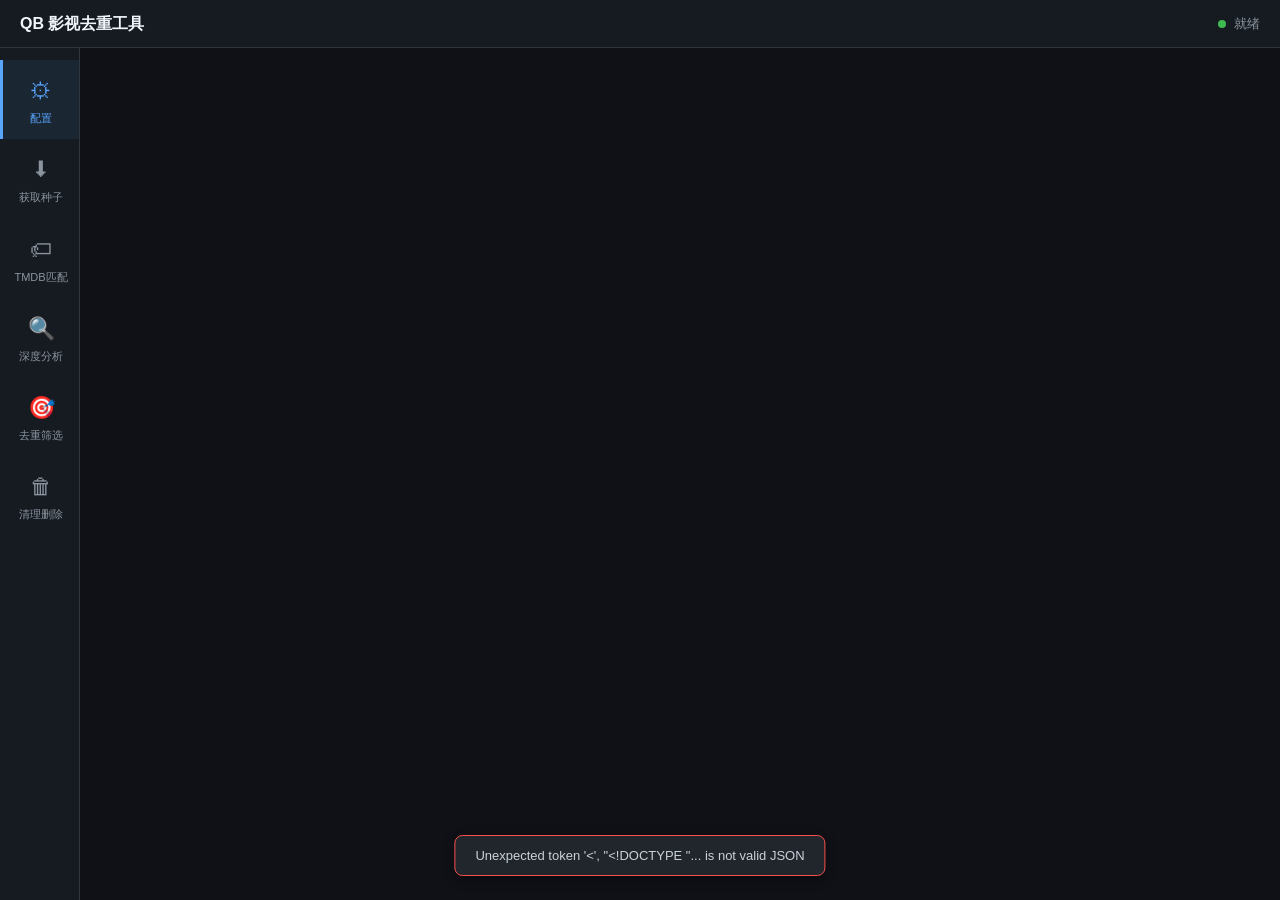
==== commit d439b7c8: "chore: update UI text and improve CLAUDE.md documentation - Change page title from 'QB 影视管理工具' to 'Q" ====
--- a/templates/index.html
+++ b/templates/index.html
@@ -3,13 +3,13 @@
 <head>
 <meta charset="UTF-8">
 <meta name="viewport" content="width=device-width, initial-scale=1.0">
-<title>QB 影视管理工具</title>
+<title>QB 影视去重工具</title>
 <link rel="stylesheet" href="/static/app.css">
 </head>
 <body>
 <div id="app">
   <header class="topbar">
-    <div class="topbar-title">QB 影视管理工具</div>
+    <div class="topbar-title">QB 影视去重工具</div>
     <div class="topbar-status">
       <span class="status-dot" id="statusDot"></span>
       <span id="statusText">就绪</span>
@@ -28,6 +28,6 @@
   </div>
 </div>
 <div id="toast" class="toast hidden"></div>
-<script src="/static/app.js"></script>
+<script src="/static/app.js?v=2.2"></script>
 </body>
 </html>
--- a/static/app.css
+++ b/static/app.css
@@ -87,9 +87,10 @@
 
 /* ─── Tables ───────────────────────────────────────────────── */
 table { width: 100%; border-collapse: collapse; }
-th, td { text-align: left; padding: 8px 12px; border-bottom: 1px solid #21262d; font-size: 13px; }
-th { color: #8b949e; font-weight: 500; position: sticky; top: 0; background: #161b22; }
-td { color: #c9d1d9; }
+th, td { text-align: left; padding: 8px 12px; font-size: 13px; }
+th { color: #8b949e; font-weight: 500; background: #161b22; }
+td { color: #c9d1d9; border-bottom: 1px solid #21262d; }
+th { border-bottom: 1px solid #30363d; }
 tr:hover td { background: rgba(255,255,255,0.02); }
 
 /* ─── Progress ─────────────────────────────────────────────── */
@@ -130,6 +131,32 @@
 .dup-switch { cursor: pointer; color: #58a6ff; font-size: 12px; flex-shrink: 0; }
 .dup-switch:hover { text-decoration: underline; }
 
+/* ─── Profile list (深度分析) ─────────────────────────────── */
+.profile-item {
+  padding: 10px 14px; border-bottom: 1px solid #21262d;
+}
+.profile-item:last-child { border-bottom: none; }
+.profile-row1 {
+  display: flex; align-items: center; gap: 10px; margin-bottom: 6px; flex-wrap: wrap;
+}
+.profile-name {
+  font-size: 13px; color: #c9d1d9; max-width: 350px;
+  overflow: hidden; text-overflow: ellipsis; white-space: nowrap; flex-shrink: 1;
+}
+.profile-title {
+  font-size: 12px; color: #58a6ff; max-width: 150px;
+  overflow: hidden; text-overflow: ellipsis; white-space: nowrap;
+}
+.profile-year { font-size: 12px; color: #8b949e; }
+.profile-rating { font-size: 12px; }
+.profile-row2 {
+  display: flex; align-items: center; gap: 6px; flex-wrap: wrap;
+}
+.profile-label {
+  font-size: 11px; color: #6e7681; margin-left: 4px;
+}
+.profile-label:first-child { margin-left: 0; }
+
 /* ─── Stats ────────────────────────────────────────────────── */
 .stats-row { display: flex; gap: 16px; margin-bottom: 20px; flex-wrap: wrap; }
 .stat-card {
@@ -149,6 +176,10 @@
 .tag-blue { background: rgba(88,166,255,0.15); color: #58a6ff; }
 .tag-red { background: rgba(248,81,73,0.15); color: #f85149; }
 .tag-gray { background: rgba(139,148,158,0.15); color: #8b949e; }
+
+/* ─── Config message ───────────────────────────────────────── */
+#config-msg.error { display:block; background:rgba(248,81,73,0.1); border:1px solid rgba(248,81,73,0.3); color:#f85149; }
+#config-msg.success { display:block; background:rgba(63,185,80,0.1); border:1px solid rgba(63,185,80,0.3); color:#3fb950; }
 
 /* ─── Toast ────────────────────────────────────────────────── */
 .toast {
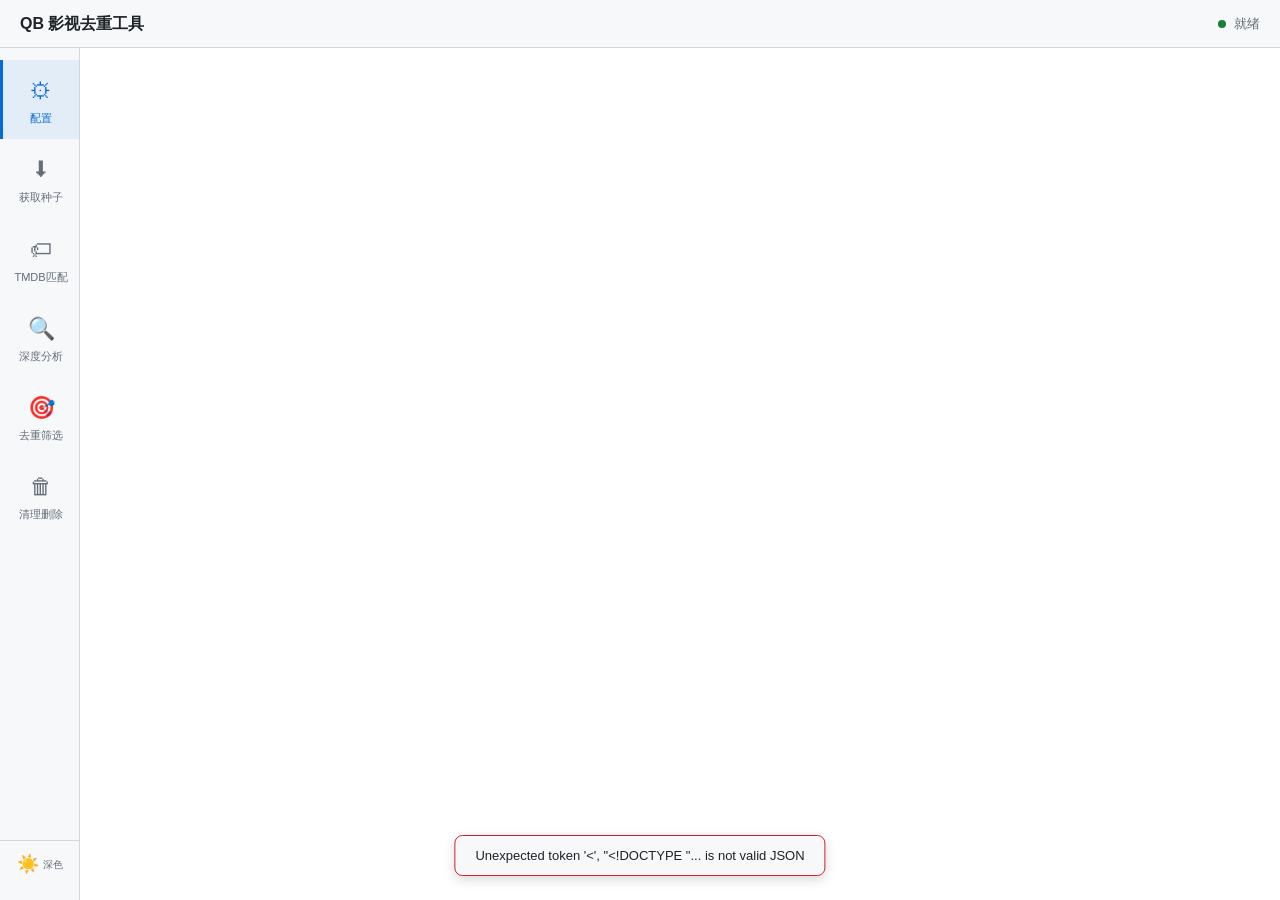
==== commit 10ed80a0: "chore: comprehensive update - light theme, local path, bug fixes - Add light theme with sidebar togg" ====
--- a/templates/index.html
+++ b/templates/index.html
@@ -1,5 +1,5 @@
 <!DOCTYPE html>
-<html lang="zh-CN">
+<html lang="zh-CN" data-theme="light">
 <head>
 <meta charset="UTF-8">
 <meta name="viewport" content="width=device-width, initial-scale=1.0">
@@ -23,6 +23,11 @@
       <div class="step" data-step="3" onclick="switchStep(3)"><div class="step-icon">&#x1F50D;</div><div class="step-label">深度分析</div></div>
       <div class="step" data-step="4" onclick="switchStep(4)"><div class="step-icon">&#x1F3AF;</div><div class="step-label">去重筛选</div></div>
       <div class="step" data-step="5" onclick="switchStep(5)"><div class="step-icon">&#x1F5D1;</div><div class="step-label">清理删除</div></div>
+      <div class="sidebar-spacer"></div>
+      <div class="theme-toggle" id="themeToggle" onclick="toggleTheme()" title="切换主题">
+        <div class="theme-toggle-icon" id="themeIcon">&#x1F319;</div>
+        <div class="theme-toggle-label" id="themeLabel">浅色</div>
+      </div>
     </nav>
     <div class="content" id="content"></div>
   </div>
--- a/static/app.css
+++ b/static/app.css
@@ -1,9 +1,110 @@
+/* ─── Theme Variables ──────────────────────────────────────── */
+:root, [data-theme="dark"] {
+  --bg-body: #0f1117;
+  --bg-topbar: #161b22;
+  --bg-sidebar: #161b22;
+  --bg-card: #161b22;
+  --bg-input: #0d1117;
+  --bg-btn: #21262d;
+  --bg-btn-hover: #30363d;
+  --bg-table-hover: rgba(255,255,255,0.02);
+  --bg-progress: #21262d;
+  --bg-dup-keep: rgba(63,185,80,0.06);
+  --bg-dup-delete: rgba(248,81,73,0.04);
+  --text-primary: #e1e4e8;
+  --text-secondary: #8b949e;
+  --text-heading: #f0f6fc;
+  --text-muted: #6e7681;
+  --text-link: #58a6ff;
+  --border: #30363d;
+  --border-light: #21262d;
+  --scrollbar-track: transparent;
+  --scrollbar-thumb: #30363d;
+  --scrollbar-thumb-hover: #484f58;
+  --toast-bg: #21262d;
+  --toast-border: #30363d;
+  --toast-shadow: rgba(0,0,0,0.4);
+  --blue: #58a6ff;
+  --blue-bg: rgba(88,166,255,0.15);
+  --blue-bg-active: rgba(88,166,255,0.08);
+  --green: #3fb950;
+  --green-bg: rgba(63,185,80,0.15);
+  --red: #f85149;
+  --red-bg: rgba(248,81,73,0.15);
+  --gold: #d29922;
+  --gold-bg: rgba(210,153,34,0.15);
+  --gray: #8b949e;
+  --gray-bg: rgba(139,148,158,0.15);
+  --btn-primary-bg: #1f6feb;
+  --btn-primary-hover: #388bfd;
+  --btn-danger-bg: #da3633;
+  --btn-danger-hover: #f85149;
+  --step-hover: rgba(255,255,255,0.04);
+  --step-active-bg: rgba(88,166,255,0.08);
+  --step-active-color: #58a6ff;
+  --step-done-color: #3fb950;
+  --theme-btn-bg: #21262d;
+  --theme-btn-border: #30363d;
+  --theme-btn-hover: #30363d;
+  --theme-icon: #e1e4e8;
+}
+
+[data-theme="light"] {
+  --bg-body: #ffffff;
+  --bg-topbar: #f6f8fa;
+  --bg-sidebar: #f6f8fa;
+  --bg-card: #f6f8fa;
+  --bg-input: #ffffff;
+  --bg-btn: #f6f8fa;
+  --bg-btn-hover: #eaeef2;
+  --bg-table-hover: rgba(0,0,0,0.02);
+  --bg-progress: #d8dee4;
+  --bg-dup-keep: rgba(26,127,55,0.06);
+  --bg-dup-delete: rgba(207,34,46,0.04);
+  --text-primary: #1f2328;
+  --text-secondary: #656d76;
+  --text-heading: #1f2328;
+  --text-muted: #6e7681;
+  --text-link: #0969da;
+  --border: #d0d7de;
+  --border-light: #d8dee4;
+  --scrollbar-track: transparent;
+  --scrollbar-thumb: #c1c7cd;
+  --scrollbar-thumb-hover: #a8aeb5;
+  --toast-bg: #f6f8fa;
+  --toast-border: #d0d7de;
+  --toast-shadow: rgba(0,0,0,0.15);
+  --blue: #0969da;
+  --blue-bg: rgba(9,105,218,0.15);
+  --blue-bg-active: rgba(9,105,218,0.08);
+  --green: #1a7f37;
+  --green-bg: rgba(26,127,55,0.15);
+  --red: #cf222e;
+  --red-bg: rgba(207,34,46,0.15);
+  --gold: #9a6700;
+  --gold-bg: rgba(154,103,0,0.15);
+  --gray: #656d76;
+  --gray-bg: rgba(101,109,118,0.15);
+  --btn-primary-bg: #0969da;
+  --btn-primary-hover: #0550ae;
+  --btn-danger-bg: #cf222e;
+  --btn-danger-hover: #a40e26;
+  --step-hover: rgba(0,0,0,0.04);
+  --step-active-bg: rgba(9,105,218,0.08);
+  --step-active-color: #0969da;
+  --step-done-color: #1a7f37;
+  --theme-btn-bg: #eaeef2;
+  --theme-btn-border: #d0d7de;
+  --theme-btn-hover: #d0d7de;
+  --theme-icon: #656d76;
+}
+
 /* ─── Reset & Base ──────────────────────────────────────────── */
 *, *::before, *::after { box-sizing: border-box; margin: 0; padding: 0; }
 html, body { height: 100%; }
 body {
   font-family: -apple-system, BlinkMacSystemFont, "Segoe UI", "PingFang SC", "Hiragino Sans GB", "Microsoft YaHei", sans-serif;
-  background: #0f1117; color: #e1e4e8; font-size: 14px; line-height: 1.5;
+  background: var(--bg-body); color: var(--text-primary); font-size: 14px; line-height: 1.5;
   overflow: hidden;
 }
 #app { display: flex; flex-direction: column; height: 100vh; }
@@ -12,14 +113,14 @@
 .topbar {
   display: flex; align-items: center; justify-content: space-between;
   height: 48px; padding: 0 20px;
-  background: #161b22; border-bottom: 1px solid #30363d;
+  background: var(--bg-topbar); border-bottom: 1px solid var(--border);
   flex-shrink: 0;
 }
-.topbar-title { font-size: 16px; font-weight: 600; color: #f0f6fc; }
-.topbar-status { display: flex; align-items: center; gap: 8px; font-size: 13px; color: #8b949e; }
-.status-dot { width: 8px; height: 8px; border-radius: 50%; background: #3fb950; display: inline-block; }
-.status-dot.busy { background: #d29922; animation: pulse 1.2s infinite; }
-.status-dot.error { background: #f85149; }
+.topbar-title { font-size: 16px; font-weight: 600; color: var(--text-heading); }
+.topbar-status { display: flex; align-items: center; gap: 8px; font-size: 13px; color: var(--text-secondary); }
+.status-dot { width: 8px; height: 8px; border-radius: 50%; background: var(--green); display: inline-block; }
+.status-dot.busy { background: var(--gold); animation: pulse 1.2s infinite; }
+.status-dot.error { background: var(--red); }
 @keyframes pulse { 0%, 100% { opacity: 1; } 50% { opacity: 0.4; } }
 
 /* ─── Main Layout ──────────────────────────────────────────── */
@@ -28,183 +129,197 @@
 /* ─── Sidebar ──────────────────────────────────────────────── */
 .sidebar {
   width: 80px; flex-shrink: 0;
-  background: #161b22; border-right: 1px solid #30363d;
+  background: var(--bg-sidebar); border-right: 1px solid var(--border);
   display: flex; flex-direction: column; padding: 12px 0;
 }
 .step {
   display: flex; flex-direction: column; align-items: center;
   padding: 14px 4px; cursor: pointer; gap: 4px;
-  color: #8b949e; transition: all 0.2s; border-left: 3px solid transparent;
+  color: var(--text-secondary); transition: all 0.2s; border-left: 3px solid transparent;
   user-select: none;
 }
-.step:hover { color: #c9d1d9; background: rgba(255,255,255,0.04); }
-.step.active { color: #58a6ff; background: rgba(88,166,255,0.08); border-left-color: #58a6ff; }
-.step.done { color: #3fb950; }
+.step:hover { color: var(--text-primary); background: var(--step-hover); }
+.step.active { color: var(--step-active-color); background: var(--step-active-bg); border-left-color: var(--step-active-color); }
+.step.done { color: var(--step-done-color); }
 .step-icon { font-size: 22px; }
 .step-label { font-size: 11px; text-align: center; line-height: 1.3; }
 
+/* ─── Theme Toggle ──────────────────────────────────────────── */
+.sidebar-spacer { flex: 1; }
+.theme-toggle {
+  display: flex; align-items: center; justify-content: center;
+  padding: 10px 4px; cursor: pointer; gap: 4px;
+  color: var(--text-secondary); transition: all 0.2s;
+  user-select: none; border-top: 1px solid var(--border);
+  margin-top: 4px;
+}
+.theme-toggle:hover { color: var(--text-primary); background: var(--step-hover); }
+.theme-toggle-icon { font-size: 18px; }
+.theme-toggle-label { font-size: 10px; text-align: center; line-height: 1.2; }
+
 /* ─── Content ──────────────────────────────────────────────── */
 .content {
-  flex: 1; overflow-y: auto; padding: 24px 32px;
-}
-.content h2 { font-size: 20px; font-weight: 600; margin-bottom: 4px; color: #f0f6fc; }
-.content .desc { color: #8b949e; font-size: 13px; margin-bottom: 20px; }
+  flex: 1; overflow-y: auto; padding: 16px 24px;
+}
+.content h2 { font-size: 18px; font-weight: 600; color: var(--text-heading); display: flex; align-items: center; gap: 10px; margin-bottom: 12px; }
+.content .desc { color: var(--text-secondary); font-size: 12px; font-weight: 400; }
 
 /* ─── Card ─────────────────────────────────────────────────── */
 .card {
-  background: #161b22; border: 1px solid #30363d; border-radius: 8px;
-  padding: 20px; margin-bottom: 16px;
-}
-.card-title { font-size: 14px; font-weight: 600; margin-bottom: 12px; color: #f0f6fc; }
+  background: var(--bg-card); border: 1px solid var(--border); border-radius: 8px;
+  padding: 12px 16px; margin-bottom: 10px;
+}
+.card-title { font-size: 13px; font-weight: 600; margin-bottom: 8px; color: var(--text-heading); }
 
 /* ─── Form ─────────────────────────────────────────────────── */
 .form-row { display: flex; gap: 12px; margin-bottom: 12px; flex-wrap: wrap; }
 .form-group { display: flex; flex-direction: column; flex: 1; min-width: 160px; }
-.form-group label { font-size: 12px; color: #8b949e; margin-bottom: 4px; }
+.form-group label { font-size: 12px; color: var(--text-secondary); margin-bottom: 4px; }
 .form-group input, .form-group select {
-  padding: 8px 10px; border: 1px solid #30363d; border-radius: 6px;
-  background: #0d1117; color: #e1e4e8; font-size: 13px; outline: none;
+  padding: 8px 10px; border: 1px solid var(--border); border-radius: 6px;
+  background: var(--bg-input); color: var(--text-primary); font-size: 13px; outline: none;
   transition: border-color 0.2s;
 }
-.form-group input:focus { border-color: #58a6ff; }
-.form-group .hint { font-size: 11px; color: #6e7681; margin-top: 2px; }
+.form-group input:focus { border-color: var(--blue); }
+.form-group .hint { font-size: 11px; color: var(--text-muted); margin-top: 2px; }
 
 /* ─── Buttons ──────────────────────────────────────────────── */
 .btn {
   display: inline-flex; align-items: center; gap: 6px;
-  padding: 8px 16px; border: 1px solid #30363d; border-radius: 6px;
-  background: #21262d; color: #c9d1d9; font-size: 13px; cursor: pointer;
+  padding: 8px 16px; border: 1px solid var(--border); border-radius: 6px;
+  background: var(--bg-btn); color: var(--text-primary); font-size: 13px; cursor: pointer;
   transition: all 0.2s; white-space: nowrap;
 }
-.btn:hover { background: #30363d; }
-.btn-primary { background: #1f6feb; border-color: #1f6feb; color: #fff; }
-.btn-primary:hover { background: #388bfd; }
-.btn-danger { background: #da3633; border-color: #da3633; color: #fff; }
-.btn-danger:hover { background: #f85149; }
+.btn:hover { background: var(--bg-btn-hover); }
+.btn-primary { background: var(--btn-primary-bg); border-color: var(--btn-primary-bg); color: #fff; }
+.btn-primary:hover { background: var(--btn-primary-hover); }
+.btn-danger { background: var(--btn-danger-bg); border-color: var(--btn-danger-bg); color: #fff; }
+.btn-danger:hover { background: var(--btn-danger-hover); }
 .btn-sm { padding: 4px 10px; font-size: 12px; }
 .btn:disabled { opacity: 0.5; cursor: not-allowed; }
-.btn-row { display: flex; gap: 8px; margin-top: 16px; align-items: center; }
+.btn-row { display: flex; gap: 8px; align-items: center; }
 
 /* ─── Tables ───────────────────────────────────────────────── */
 table { width: 100%; border-collapse: collapse; }
 th, td { text-align: left; padding: 8px 12px; font-size: 13px; }
-th { color: #8b949e; font-weight: 500; background: #161b22; }
-td { color: #c9d1d9; border-bottom: 1px solid #21262d; }
-th { border-bottom: 1px solid #30363d; }
-tr:hover td { background: rgba(255,255,255,0.02); }
+th { color: var(--text-secondary); font-weight: 500; background: var(--bg-card); }
+td { color: var(--text-primary); border-bottom: 1px solid var(--border-light); }
+th { border-bottom: 1px solid var(--border); }
+tr:hover td { background: var(--bg-table-hover); }
 
 /* ─── Progress ─────────────────────────────────────────────── */
 .progress-bar {
-  width: 100%; height: 6px; background: #21262d; border-radius: 3px; overflow: hidden; margin: 12px 0;
+  width: 100%; height: 4px; background: var(--bg-progress); border-radius: 2px; overflow: hidden; margin: 6px 0;
 }
 .progress-bar .fill {
-  height: 100%; background: #58a6ff; border-radius: 3px; transition: width 0.3s;
-}
-.progress-text { font-size: 13px; color: #8b949e; }
+  height: 100%; background: var(--blue); border-radius: 3px; transition: width 0.3s;
+}
+.progress-text { font-size: 13px; color: var(--text-secondary); }
 
 /* ─── Duplicate Group ──────────────────────────────────────── */
 .dup-group {
-  border: 1px solid #30363d; border-radius: 8px; margin-bottom: 12px; overflow: hidden;
+  border: 1px solid var(--border); border-radius: 8px; margin-bottom: 12px; overflow: hidden;
 }
 .dup-header {
   display: flex; align-items: center; justify-content: space-between;
-  padding: 10px 16px; background: #161b22; border-bottom: 1px solid #30363d;
-  font-size: 14px; font-weight: 600; color: #f0f6fc;
-}
-.dup-header .badge { font-size: 11px; font-weight: 400; color: #8b949e; }
+  padding: 10px 16px; background: var(--bg-card); border-bottom: 1px solid var(--border);
+  font-size: 14px; font-weight: 600; color: var(--text-heading);
+}
+.dup-header .badge { font-size: 11px; font-weight: 400; color: var(--text-secondary); }
 .dup-item {
   display: flex; align-items: center; padding: 10px 16px;
-  border-bottom: 1px solid #21262d; gap: 12px;
+  border-bottom: 1px solid var(--border-light); gap: 12px;
 }
 .dup-item:last-child { border-bottom: none; }
-.dup-item.keep { background: rgba(63,185,80,0.06); }
-.dup-item.delete { background: rgba(248,81,73,0.04); }
+.dup-item.keep { background: var(--bg-dup-keep); }
+.dup-item.delete { background: var(--bg-dup-delete); }
 .dup-badge {
   font-size: 11px; padding: 2px 8px; border-radius: 10px; font-weight: 500;
   flex-shrink: 0;
 }
-.dup-badge.keep { background: rgba(63,185,80,0.15); color: #3fb950; }
-.dup-badge.delete { background: rgba(248,81,73,0.15); color: #f85149; }
+.dup-badge.keep { background: var(--green-bg); color: var(--green); }
+.dup-badge.delete { background: var(--red-bg); color: var(--red); }
 .dup-info { flex: 1; min-width: 0; }
-.dup-info .name { font-size: 13px; color: #c9d1d9; white-space: nowrap; overflow: hidden; text-overflow: ellipsis; }
-.dup-info .meta { font-size: 11px; color: #6e7681; margin-top: 2px; }
-.dup-switch { cursor: pointer; color: #58a6ff; font-size: 12px; flex-shrink: 0; }
+.dup-info .name { font-size: 13px; color: var(--text-primary); white-space: nowrap; overflow: hidden; text-overflow: ellipsis; }
+.dup-info .meta { font-size: 11px; color: var(--text-muted); margin-top: 2px; }
+.dup-switch { cursor: pointer; color: var(--text-link); font-size: 12px; flex-shrink: 0; }
 .dup-switch:hover { text-decoration: underline; }
 
 /* ─── Profile list (深度分析) ─────────────────────────────── */
 .profile-item {
-  padding: 10px 14px; border-bottom: 1px solid #21262d;
+  padding: 10px 14px; border-bottom: 1px solid var(--border-light);
 }
 .profile-item:last-child { border-bottom: none; }
 .profile-row1 {
   display: flex; align-items: center; gap: 10px; margin-bottom: 6px; flex-wrap: wrap;
 }
 .profile-name {
-  font-size: 13px; color: #c9d1d9; max-width: 350px;
+  font-size: 13px; color: var(--text-primary); max-width: 350px;
   overflow: hidden; text-overflow: ellipsis; white-space: nowrap; flex-shrink: 1;
 }
 .profile-title {
-  font-size: 12px; color: #58a6ff; max-width: 150px;
+  font-size: 12px; color: var(--text-link); max-width: 150px;
   overflow: hidden; text-overflow: ellipsis; white-space: nowrap;
 }
-.profile-year { font-size: 12px; color: #8b949e; }
+.profile-year { font-size: 12px; color: var(--text-secondary); }
 .profile-rating { font-size: 12px; }
 .profile-row2 {
   display: flex; align-items: center; gap: 6px; flex-wrap: wrap;
 }
 .profile-label {
-  font-size: 11px; color: #6e7681; margin-left: 4px;
+  font-size: 11px; color: var(--text-muted); margin-left: 4px;
 }
 .profile-label:first-child { margin-left: 0; }
 
 /* ─── Stats ────────────────────────────────────────────────── */
-.stats-row { display: flex; gap: 16px; margin-bottom: 20px; flex-wrap: wrap; }
+.stats-row { display: flex; gap: 10px; margin-bottom: 10px; flex-wrap: wrap; }
 .stat-card {
-  flex: 1; min-width: 120px; padding: 16px; border-radius: 8px;
-  background: #161b22; border: 1px solid #30363d; text-align: center;
-}
-.stat-card .num { font-size: 28px; font-weight: 700; color: #f0f6fc; }
-.stat-card .label { font-size: 12px; color: #8b949e; margin-top: 4px; }
+  flex: 1; min-width: 100px; padding: 10px 12px; border-radius: 6px;
+  background: var(--bg-card); border: 1px solid var(--border); text-align: center;
+}
+.stat-card .num { font-size: 22px; font-weight: 700; color: var(--text-heading); }
+.stat-card .label { font-size: 11px; color: var(--text-secondary); margin-top: 2px; }
 
 /* ─── Tags ─────────────────────────────────────────────────── */
 .tag {
   display: inline-block; padding: 1px 6px; border-radius: 4px;
   font-size: 11px; font-weight: 500; margin: 1px 2px;
 }
-.tag-gold { background: rgba(210,153,34,0.15); color: #d29922; }
-.tag-green { background: rgba(63,185,80,0.15); color: #3fb950; }
-.tag-blue { background: rgba(88,166,255,0.15); color: #58a6ff; }
-.tag-red { background: rgba(248,81,73,0.15); color: #f85149; }
-.tag-gray { background: rgba(139,148,158,0.15); color: #8b949e; }
+.tag-gold { background: var(--gold-bg); color: var(--gold); }
+.tag-green { background: var(--green-bg); color: var(--green); }
+.tag-blue { background: var(--blue-bg); color: var(--blue); }
+.tag-red { background: var(--red-bg); color: var(--red); }
+.tag-gray { background: var(--gray-bg); color: var(--gray); }
 
 /* ─── Config message ───────────────────────────────────────── */
-#config-msg.error { display:block; background:rgba(248,81,73,0.1); border:1px solid rgba(248,81,73,0.3); color:#f85149; }
-#config-msg.success { display:block; background:rgba(63,185,80,0.1); border:1px solid rgba(63,185,80,0.3); color:#3fb950; }
+#config-msg.error { display:block; background:var(--red-bg); border:1px solid var(--red); color:var(--red); }
+#config-msg.success { display:block; background:var(--green-bg); border:1px solid var(--green); color:var(--green); }
 
 /* ─── Toast ────────────────────────────────────────────────── */
 .toast {
   position: fixed; bottom: 24px; left: 50%; transform: translateX(-50%);
-  padding: 10px 20px; border-radius: 8px; background: #21262d; color: #c9d1d9;
-  border: 1px solid #30363d; font-size: 13px; z-index: 9999;
-  transition: opacity 0.3s; box-shadow: 0 4px 12px rgba(0,0,0,0.4);
+  padding: 10px 20px; border-radius: 8px; background: var(--toast-bg); color: var(--text-primary);
+  border: 1px solid var(--toast-border); font-size: 13px; z-index: 9999;
+  transition: opacity 0.3s; box-shadow: 0 4px 12px var(--toast-shadow);
 }
 .toast.hidden { opacity: 0; pointer-events: none; }
-.toast.success { border-color: #3fb950; }
-.toast.error { border-color: #f85149; }
+.toast.success { border-color: var(--green); }
+.toast.error { border-color: var(--red); }
 
 /* ─── Checkbox ─────────────────────────────────────────────── */
-input[type="checkbox"] { accent-color: #58a6ff; width: 16px; height: 16px; cursor: pointer; }
+input[type="checkbox"] { accent-color: var(--blue); width: 16px; height: 16px; cursor: pointer; }
 
 /* ─── Scrollbar ────────────────────────────────────────────── */
 .content::-webkit-scrollbar { width: 8px; }
-.content::-webkit-scrollbar-track { background: transparent; }
-.content::-webkit-scrollbar-thumb { background: #30363d; border-radius: 4px; }
-.content::-webkit-scrollbar-thumb:hover { background: #484f58; }
+.content::-webkit-scrollbar-track { background: var(--scrollbar-track); }
+.content::-webkit-scrollbar-thumb { background: var(--scrollbar-thumb); border-radius: 4px; }
+.content::-webkit-scrollbar-thumb:hover { background: var(--scrollbar-thumb-hover); }
 
 /* ─── Responsive ───────────────────────────────────────────── */
 @media (max-width: 640px) {
   .sidebar { width: 60px; }
   .step-label { display: none; }
+  .theme-toggle-label { display: none; }
   .content { padding: 16px; }
   .form-row { flex-direction: column; }
 }
